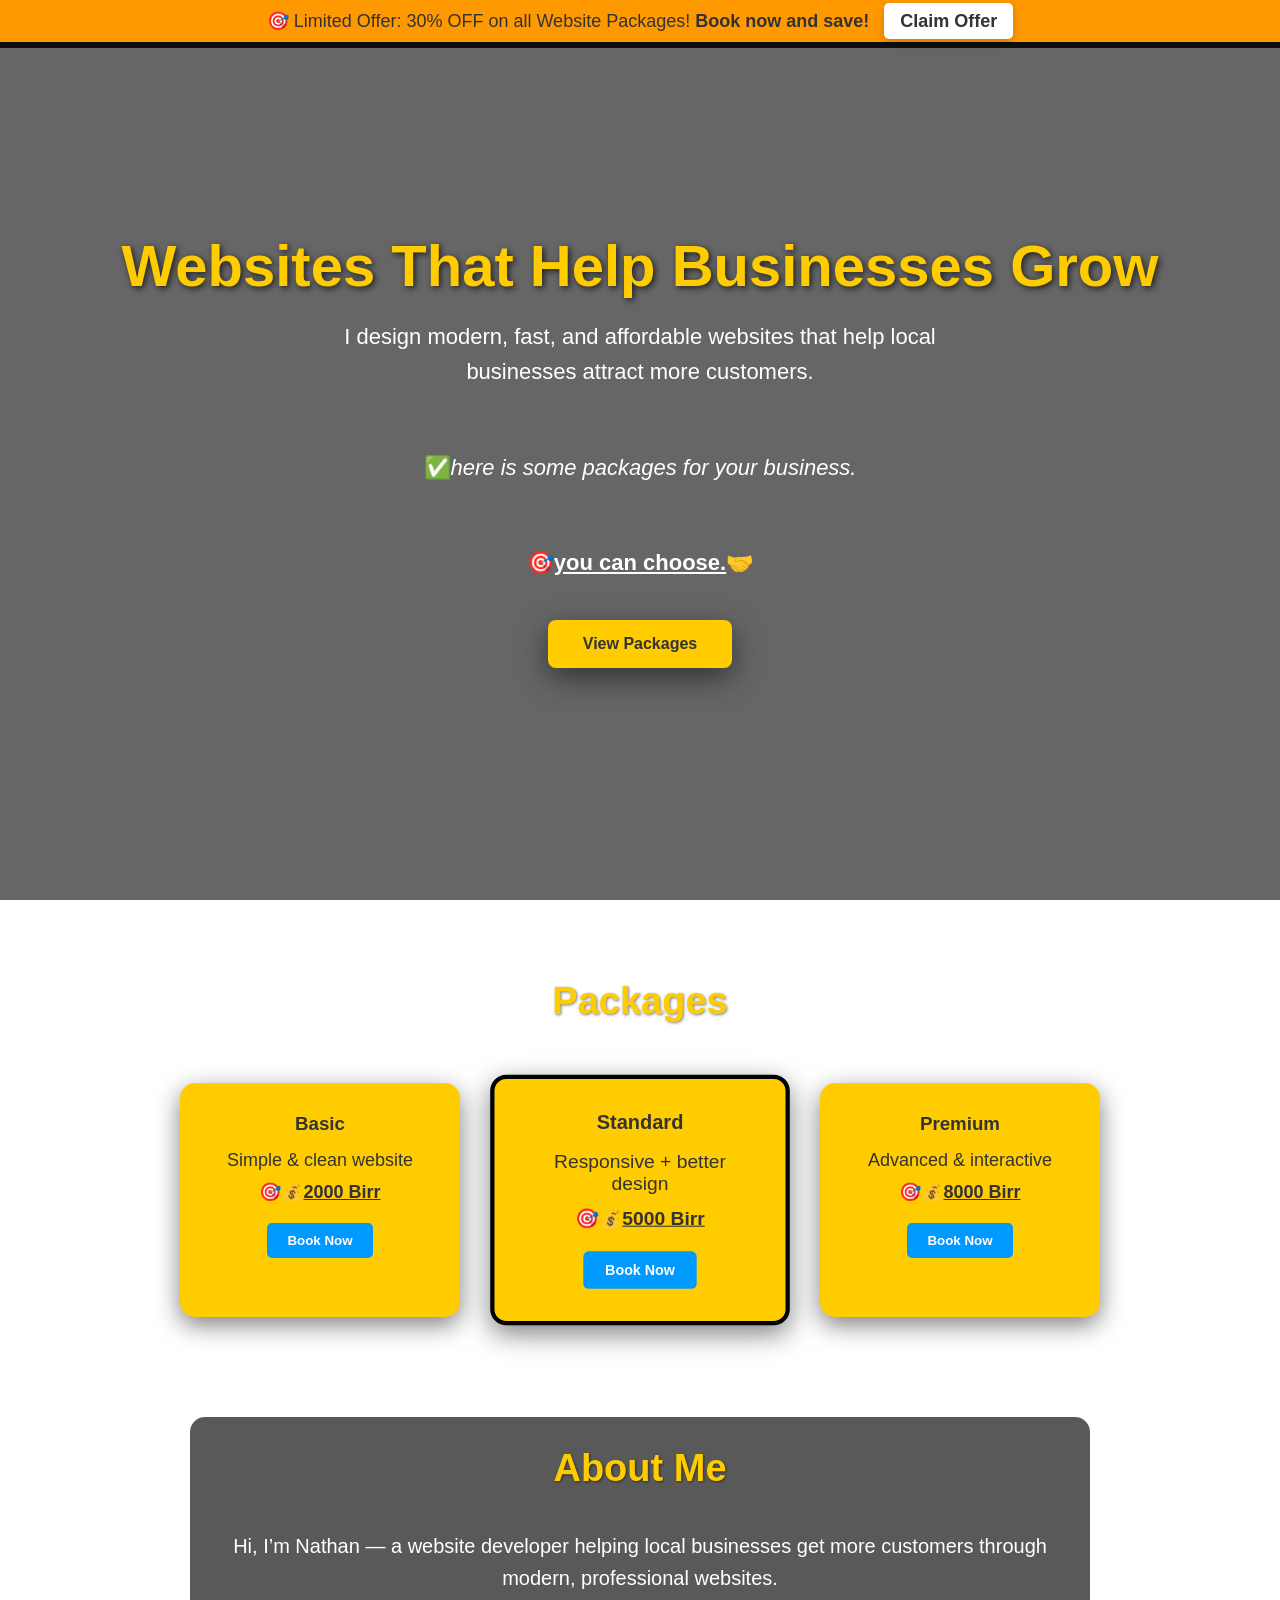
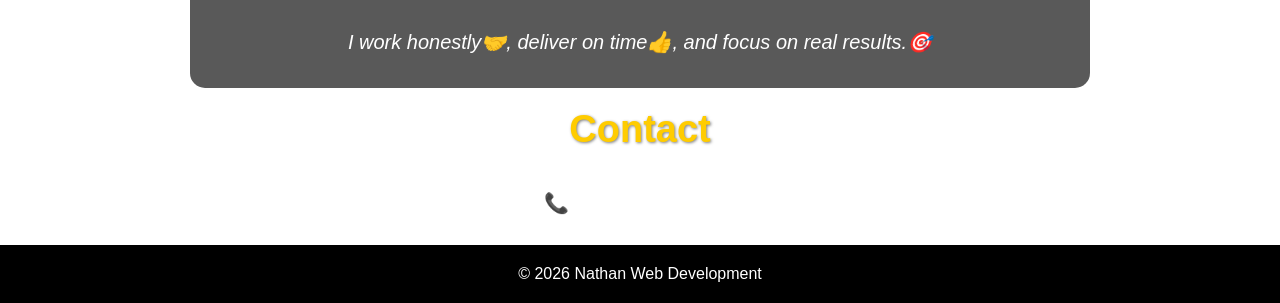
==== index.html @ b1a19e5f "Add files via upload" ====
<!DOCTYPE html>
<html lang="en">
<head>
<meta charset="UTF-8">
<meta name="viewport" content="width=device-width, initial-scale=1.0">
<title>Nathan | Website Developer</title>

<style>
*{margin:0;padding:0;box-sizing:border-box;}
body{
    font-family: 'Poppins', Arial, sans-serif;
    background: url("index.jpg") no-repeat center/cover;
    color: #fff;
    position: relative;
}

/* Limited Offer Banner */
#offer-banner{
    background: #ff9900;
    color: #fff;
    text-align: center;
    padding: 10px 0;
    font-size: 18px;
    font-weight: bold;
    position: fixed;
    top: 0;
    width: 100%;
    z-index: 20;
    box-shadow: 0 2px 5px rgba(0,0,0,0.3);
}
#offer-banner span{
    color: #333;
    font-weight: normal;
}
#offer-banner a{
    color: #333;
    font-weight: bold;
    text-decoration: none;
    background: #fff;
    padding: 8px 16px;
    border-radius: 5px;
    margin-left: 10px;
    box-shadow: 0 3px 10px rgba(0,0,0,0.2);
}
#offer-banner a:hover{
    background: #ffcc00;
    color: #333;
}

/* Dark overlay for cafe vibe */
body::before{
    content:"";
    position: fixed;
    top:0; left:0;
    width:100%; height:100%;
    background: rgba(0,0,0,0.6);
    z-index:-1;
}

/* NAVIGATION */
nav{
    position: fixed;
    width:100%;
    top:0;
    background: rgba(0,0,0,0.85);
    padding:15px;
    text-align:center;
    z-index:10;
}
nav a{
    color:#fff;
    margin:0 15px;
    text-decoration:none;
    font-weight:bold;
    transition:0.3s;
}
nav a:hover{color:#ffcc00;}

/* HERO SECTION */
header{
    height:100vh;
    display:flex;
    flex-direction:column;
    justify-content:center;
    align-items:center;
    text-align:center;
    padding:20px;
    animation: fadeIn 1.5s ease-in-out;
}
header h1{
    font-size:58px;
    color:#ffcc00;
    text-shadow: 2px 2px 6px rgba(0,0,0,0.7);
}
header p{
    font-size:22px;
    margin:20px 0 40px;
    max-width:700px;
    line-height:1.6;
}
header a{
    background:#ffcc00;
    color:#333;
    padding:15px 35px;
    text-decoration:none;
    font-weight:bold;
    border-radius:8px;
    box-shadow:0 10px 30px rgba(0,0,0,0.5);
    transition:.3s;
}
header a:hover{
    transform:scale(1.1);
    box-shadow:0 20px 40px rgba(0,0,0,0.7);
}

/* SECTIONS */
section{
    padding:80px 20px;
    text-align:center;
}
h2{
    font-size:38px;
    margin-bottom:40px;
    color:#ffcc00;
    text-shadow: 1px 1px 3px rgba(0,0,0,0.5);
}

/* PACKAGES SECTION */
.packages{
    display:flex;
    justify-content:center;
    flex-wrap:wrap;
}
.package{
    background:#ffcc00;
    color:#333;
    width:280px;
    margin:20px;
    padding:30px;
    border-radius:15px;
    transition:.5s;
    cursor:pointer;
    box-shadow: 0 8px 25px rgba(0,0,0,0.5);
}
.package:hover{
    transform:translateY(-10px) scale(1.05);
    background:#ff9900;
    color:#fff;
    box-shadow: 0 15px 40px rgba(0,0,0,0.7);
}
.package h3{
    margin-bottom:15px;
}
.package p{
    margin-bottom:10px;
    font-size:18px;
}
.package button{
    margin-top:10px;
    padding:10px 20px;
    background:#0099ff;
    color:#fff;
    border:none;
    border-radius:5px;
    cursor:pointer;
    font-weight:bold;
    transition:0.3s;
}
.package button:hover{
    background:#0066cc;
}
.package:nth-child(2){
    border:4px solid #000;
    transform:scale(1.07);
}

/* ABOUT SECTION */
#about{
    max-width:900px;
    margin:auto;
    background:rgba(0,0,0,0.65);
    border-radius:15px;
    padding:30px;
}
#about p{
    font-size:20px;
    line-height:1.6;
}

/* TESTIMONIALS */
.testimonials{
    max-width:900px;
    margin:auto;
    padding:30px;
    background:rgba(0,0,0,0.6);
    border-radius:15px;
}
.testimonial{
    font-size:18px;
    margin-bottom:20px;
    font-style:italic;
}

/* CONTACT SECTION */
#contact{
    max-width:600px;
    margin:auto;
    padding:20px;
}
#contact p{
    font-size:20px;
    margin:10px 0;
}

/* CONTACT FORM */
#contact-form{
    display:flex;
    flex-direction:column;
    gap:10px;
    margin-top:20px;
}
#contact-form input, #contact-form textarea{
    padding:10px;
    border-radius:8px;
    border:none;
    font-size:16px;
}
#contact-form button{
    padding:12px;
    background:#ffcc00;
    color:#333;
    border:none;
    font-weight:bold;
    cursor:pointer;
    border-radius:8px;
    transition:0.3s;
}
#contact-form button:hover{
    background:#ff9900;
    color:#fff;
}

/* FOOTER */
footer{
    background:#000;
    text-align:center;
    padding:20px;
}

/* SCROLL ANIMATION */
.reveal{
    opacity:0;
    transform:translateY(60px);
    transition:all .8s ease;
}
.reveal.active{
    opacity:1;
    transform:translateY(0);
}

/* FADE IN HERO */
@keyframes fadeIn{
    from{opacity:0; transform: translateY(40px);}
    to{opacity:1; transform: translateY(0);}
}

/* RESPONSIVE */
@media(max-width:900px){
    header h1{font-size:42px;}
    header p{font-size:18px; max-width:90%;}
    .packages{
        flex-direction:column;
        align-items:center;
    }
    .package{width:90%;}
}
</style>
</head>
<body>

<!-- LIMITED OFFER BANNER -->
<div id="offer-banner">
    <span>🎯 Limited Offer: 30% OFF on all Website Packages! <strong>Book now and save!</strong></span>
    <a href="#packages">Claim Offer</a>
</div>

<nav>
    <a href="index.html">Home</a>
    <a href="basic.html">Basic</a>
    <a href="standard.html">Standard</a>
    <a href="premium.html">Premium</a>
    <a href="#about">About</a>
    <a href="#contact">Contact</a>
</nav>

<header>
    <h1>Websites That Help Businesses Grow</h1>
    <p>I design modern, fast, and affordable websites that help local businesses attract more customers.</p>
    <p>✅<i>here is some packages for your business.</i></p>
    <p><b>🎯<ins>you can choose.</ins>🤝</b></p>
    <a href="#packages">View Packages</a>
</header>

<section id="packages" class="reveal">
    <h2>Packages</h2>
    <div class="packages">
        <div class="package">
            <h3>Basic</h3>
            <p>Simple & clean website</p>
            <p><strong>🎯💰<ins>2000 Birr</ins></strong></p>
            <button onclick="window.location.href='basic.html'">Book Now</button>
        </div>
        <div class="package">
            <h3>Standard</h3>
            <p>Responsive + better design</p>
            <p><strong>🎯💰<ins>5000 Birr</ins></strong></p>
            <button onclick="window.location.href='standard.html'">Book Now</button>
        </div>
        <div class="package">
            <h3>Premium</h3>
            <p>Advanced & interactive</p>
            <p><strong>🎯💰<ins>8000 Birr</ins></strong></p>
            <button onclick="window.location.href='premium.html'">Book Now</button>
        </div>
    </div>
</section>

<section id="about" class="reveal">
    <h2>About Me</h2>
    <p>
        Hi, I’m Nathan — a website developer helping local businesses get more customers through modern, professional websites.
        <br><br>
        <em>I work honestly🤝, deliver on time👍, and focus on real results.🎯</em>
    </p>
</section>

<section id="contact" class="reveal">
    <h2>Contact</h2>
    <p>📞 +251 925 325 102</p>
</section>

<footer>
    &copy; 2026 Nathan Web Development
</footer>

<script>
window.addEventListener("scroll", reveal);
function reveal(){
    document.querySelectorAll(".reveal").forEach(el=>{
        let top = el.getBoundingClientRect().top;
        if(top < window.innerHeight - 150){
            el.classList.add("active");
        }
    });
}
</script>

</body>
</html>
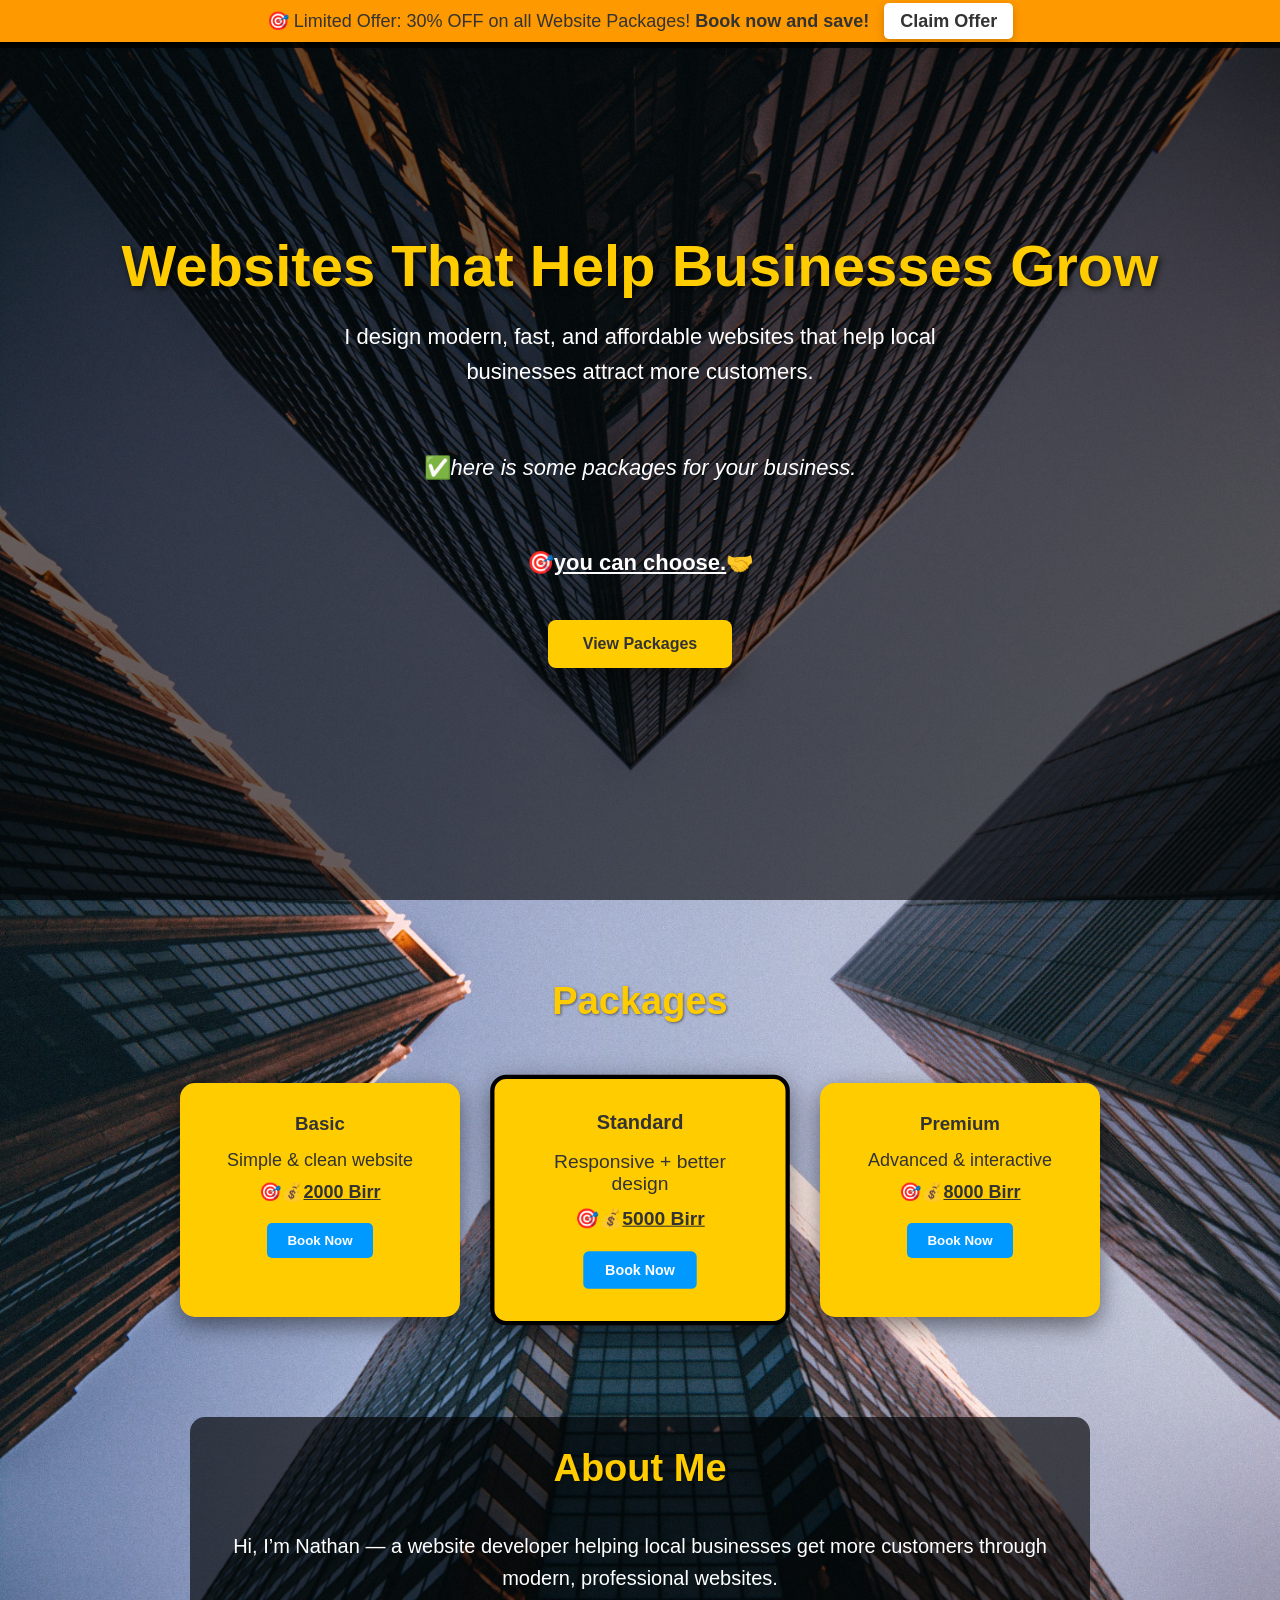
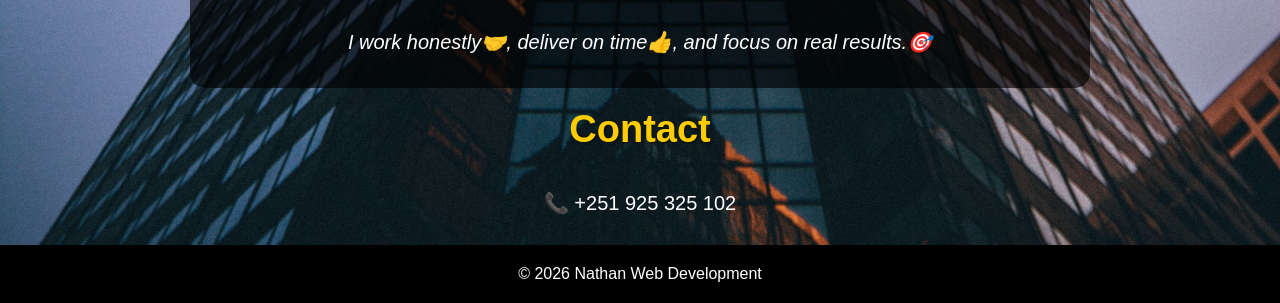
==== commit 610e3f20: "Update index.html" ====
--- a/index.html
+++ b/index.html
@@ -357,3 +357,4 @@
 
 </body>
 </html>
+
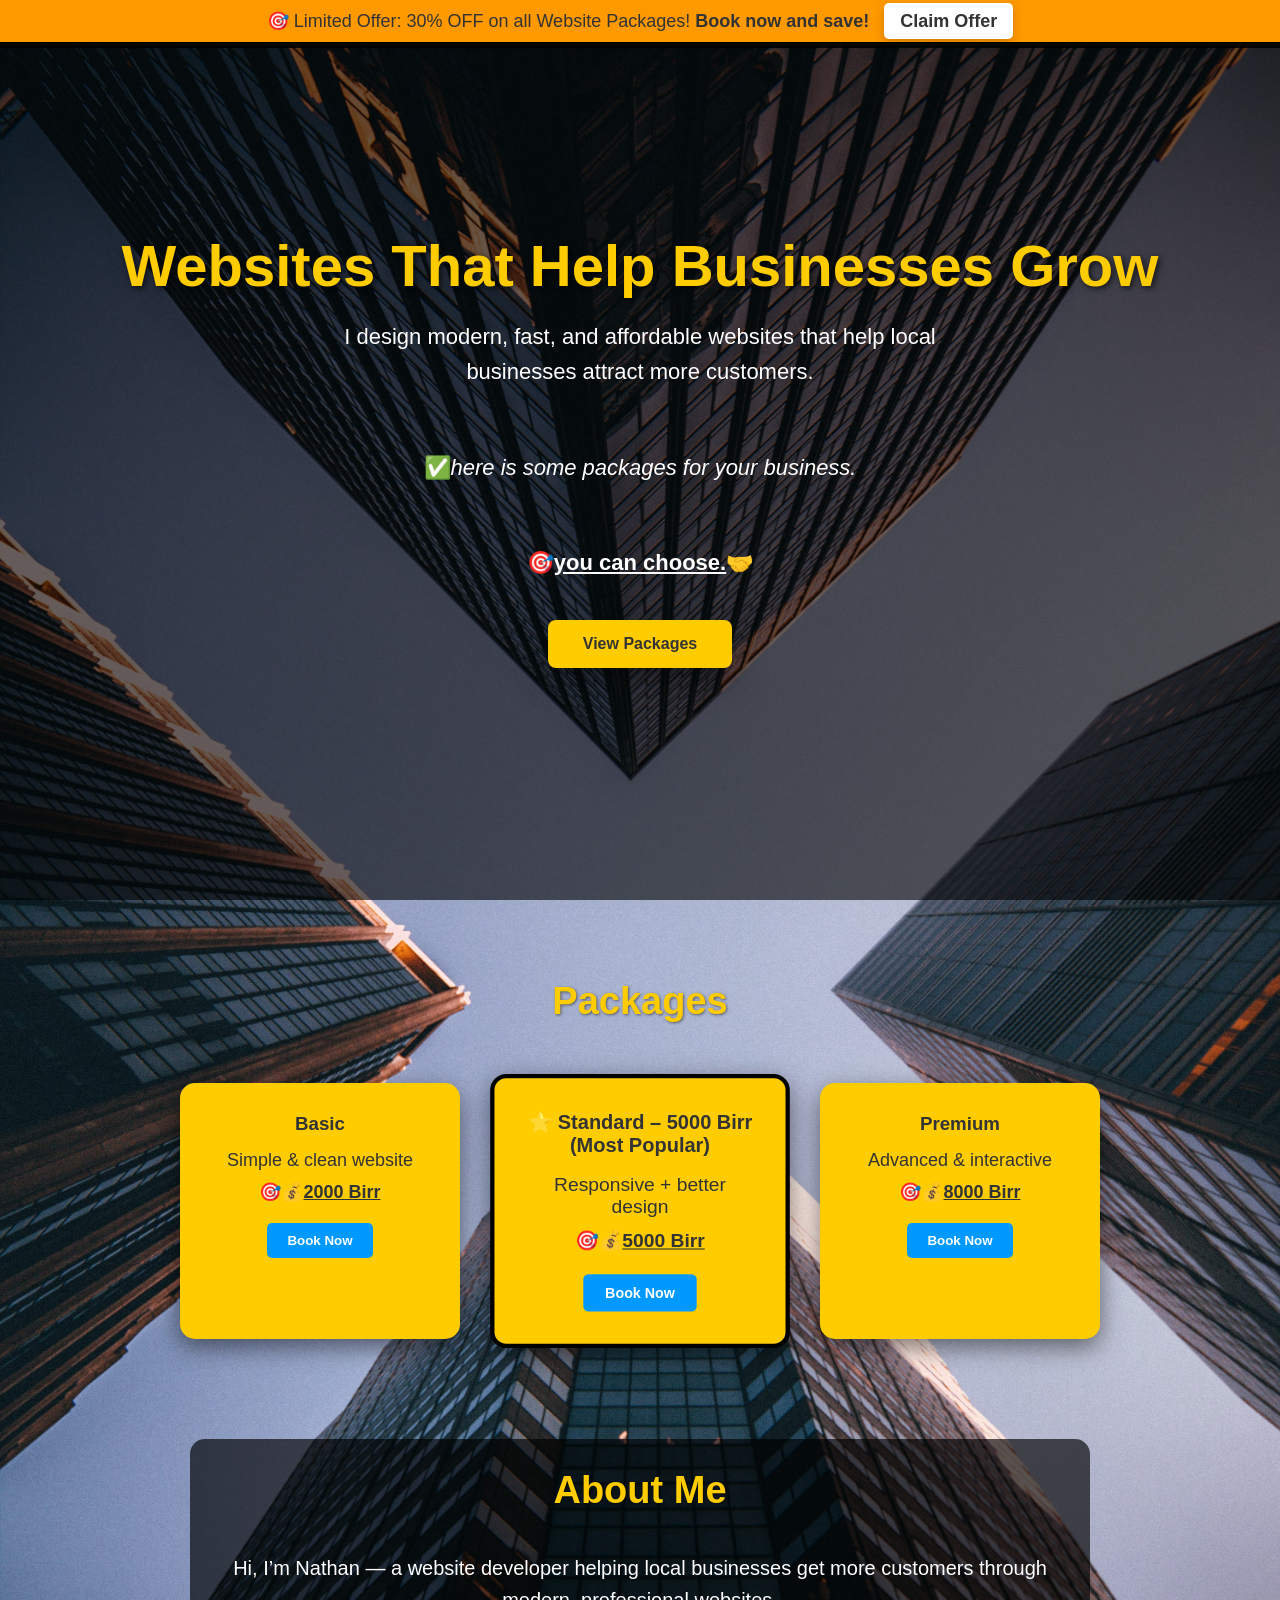
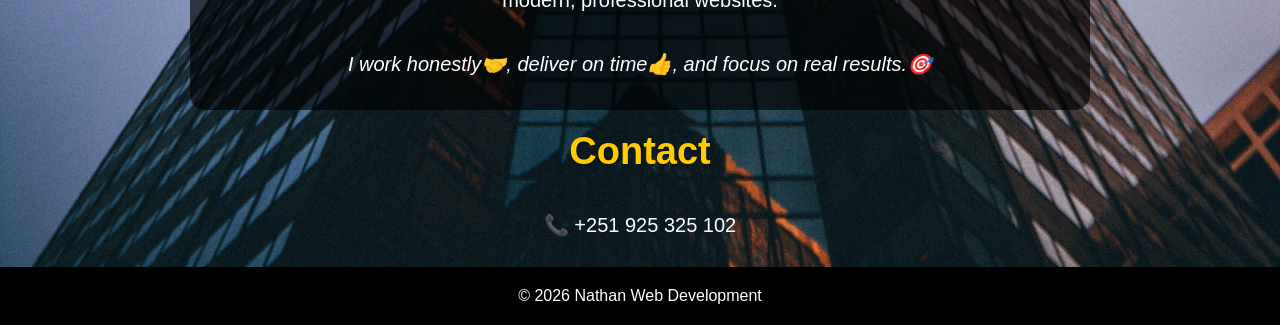
==== commit 7d68b2bd: "Update index.html" ====
--- a/index.html
+++ b/index.html
@@ -311,7 +311,7 @@
             <button onclick="window.location.href='basic.html'">Book Now</button>
         </div>
         <div class="package">
-            <h3>Standard</h3>
+            <h3>⭐ Standard – 5000 Birr (Most Popular)</h3>
             <p>Responsive + better design</p>
             <p><strong>🎯💰<ins>5000 Birr</ins></strong></p>
             <button onclick="window.location.href='standard.html'">Book Now</button>
@@ -358,3 +358,4 @@
 </body>
 </html>
 
+
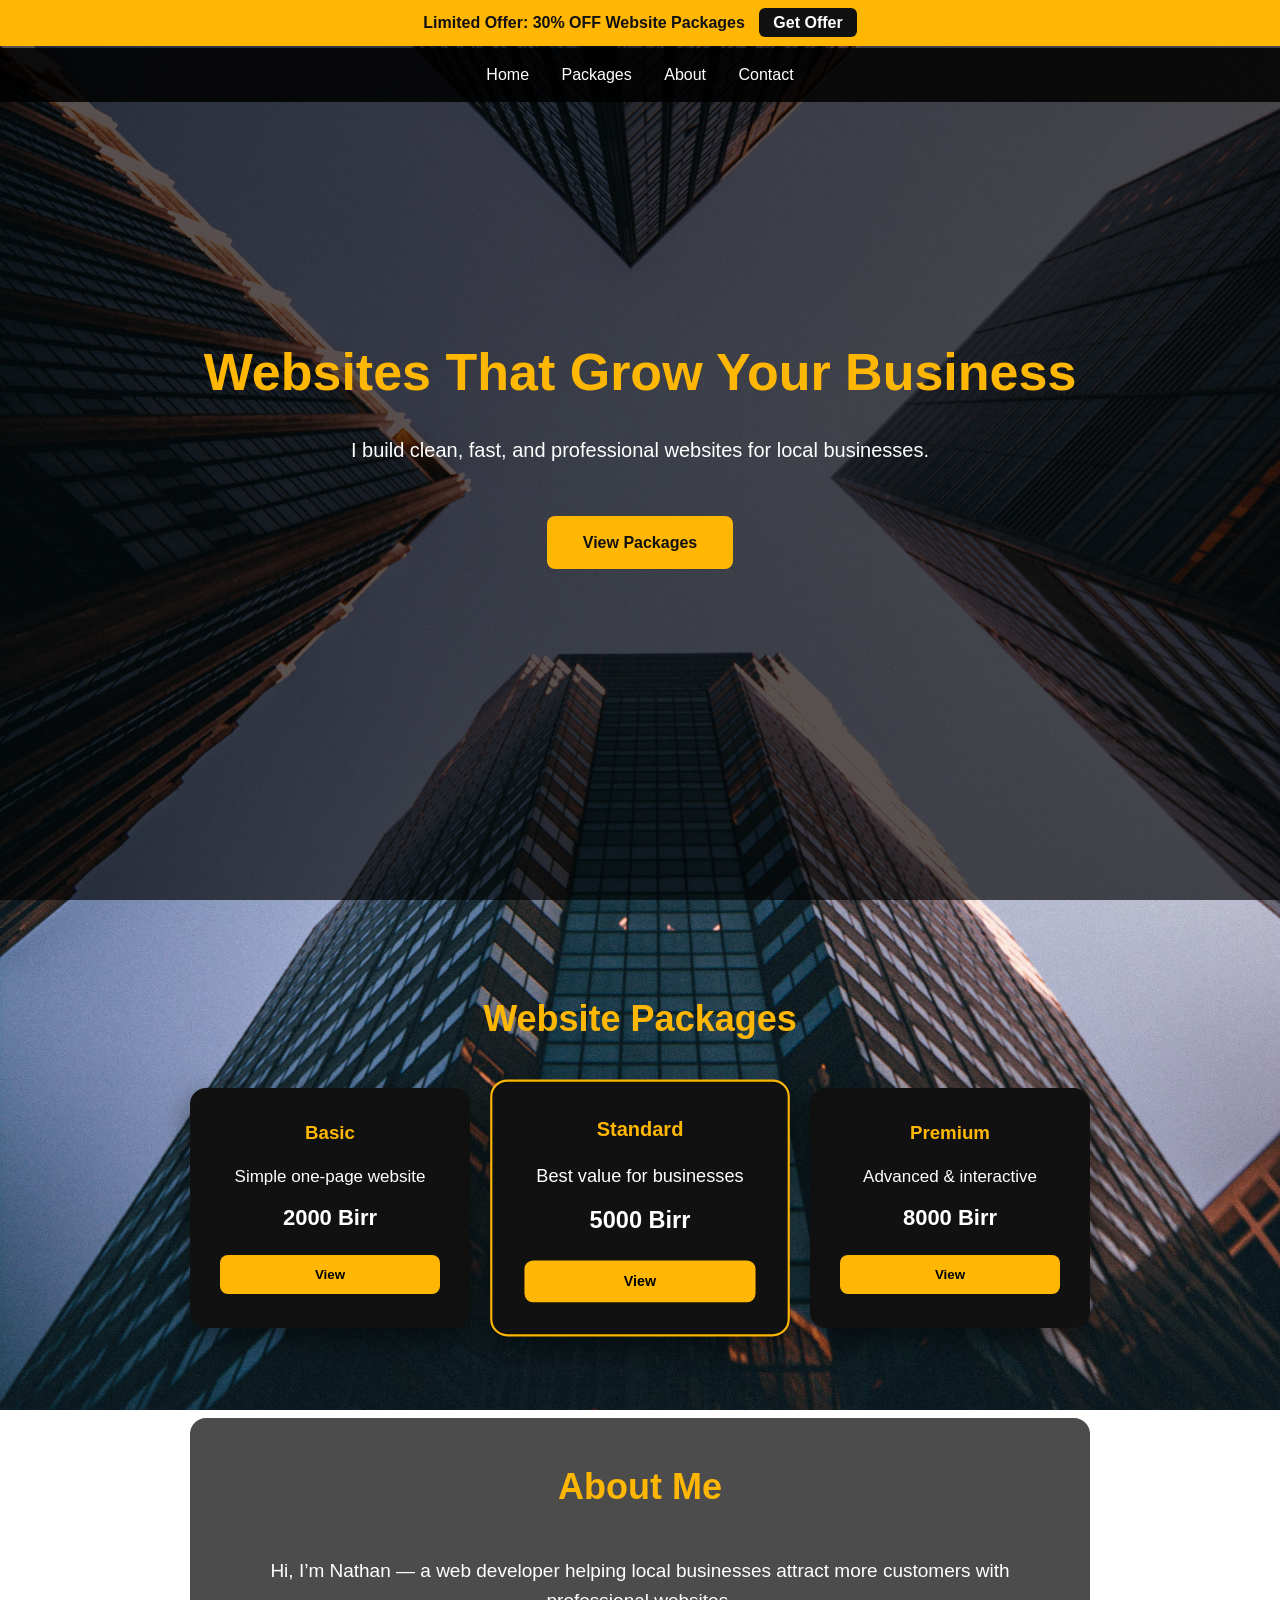
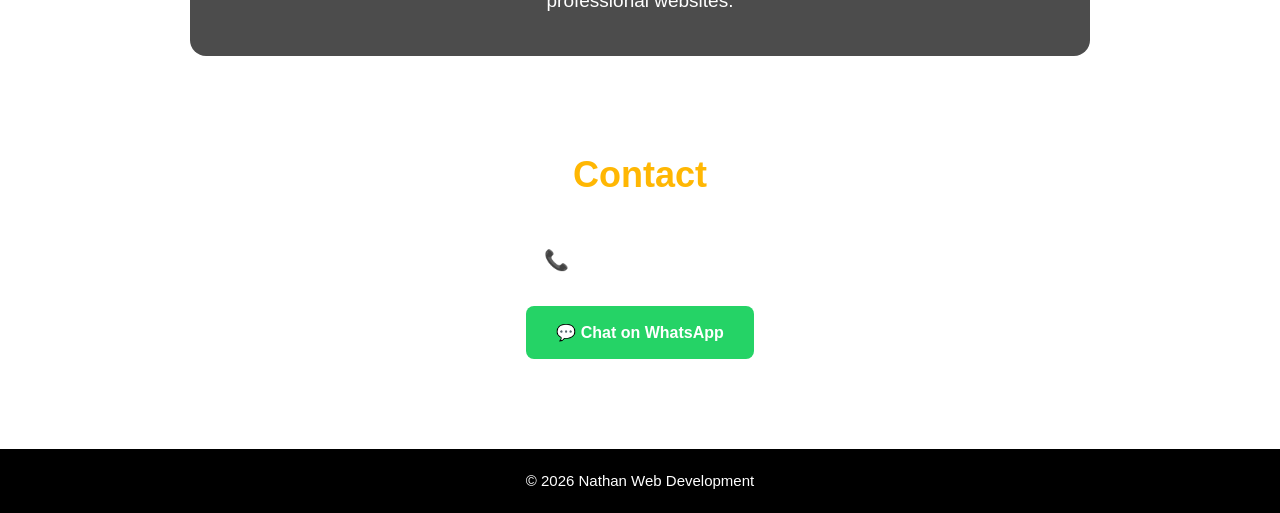
==== commit 479762e9: "Update index.html save changes" ====
--- a/index.html
+++ b/index.html
@@ -7,237 +7,183 @@
 
 <style>
 *{margin:0;padding:0;box-sizing:border-box;}
+
+html{
+    scroll-behavior:smooth;
+}
+
 body{
-    font-family: 'Poppins', Arial, sans-serif;
-    background: url("index.jpg") no-repeat center/cover;
-    color: #fff;
-    position: relative;
-}
-
-/* Limited Offer Banner */
-#offer-banner{
-    background: #ff9900;
-    color: #fff;
-    text-align: center;
-    padding: 10px 0;
-    font-size: 18px;
-    font-weight: bold;
-    position: fixed;
-    top: 0;
-    width: 100%;
-    z-index: 20;
-    box-shadow: 0 2px 5px rgba(0,0,0,0.3);
-}
-#offer-banner span{
-    color: #333;
-    font-weight: normal;
-}
-#offer-banner a{
-    color: #333;
-    font-weight: bold;
-    text-decoration: none;
-    background: #fff;
-    padding: 8px 16px;
-    border-radius: 5px;
-    margin-left: 10px;
-    box-shadow: 0 3px 10px rgba(0,0,0,0.2);
-}
-#offer-banner a:hover{
-    background: #ffcc00;
-    color: #333;
-}
-
-/* Dark overlay for cafe vibe */
+    font-family:'Poppins', Arial, sans-serif;
+    background:url("index.jpg") center/cover no-repeat fixed;
+    color:#fff;
+    line-height:1.6;
+    position:relative;
+}
+
+/* Overlay */
 body::before{
     content:"";
-    position: fixed;
-    top:0; left:0;
-    width:100%; height:100%;
-    background: rgba(0,0,0,0.6);
+    position:fixed;
+    inset:0;
+    background:rgba(0,0,0,0.65);
     z-index:-1;
 }
 
-/* NAVIGATION */
+/* FIX SCROLL OFFSET */
+#packages,
+#about,
+#contact{
+    scroll-margin-top:140px;
+}
+
+/* OFFER BAR */
+#offer-banner{
+    background:#ffb703;
+    color:#111;
+    text-align:center;
+    padding:10px;
+    font-weight:600;
+    position:fixed;
+    top:0;
+    width:100%;
+    z-index:20;
+}
+#offer-banner a{
+    margin-left:10px;
+    background:#111;
+    color:#fff;
+    padding:6px 14px;
+    border-radius:6px;
+    text-decoration:none;
+}
+
+/* NAV */
 nav{
-    position: fixed;
+    position:fixed;
+    top:48px;
     width:100%;
-    top:0;
-    background: rgba(0,0,0,0.85);
-    padding:15px;
-    text-align:center;
-    z-index:10;
+    background:rgba(0,0,0,0.85);
+    text-align:center;
+    padding:14px;
+    z-index:15;
 }
 nav a{
     color:#fff;
-    margin:0 15px;
-    text-decoration:none;
-    font-weight:bold;
-    transition:0.3s;
-}
-nav a:hover{color:#ffcc00;}
-
-/* HERO SECTION */
+    margin:0 14px;
+    text-decoration:none;
+    font-weight:500;
+}
+nav a:hover{color:#ffb703}
+
+/* HERO */
 header{
-    height:100vh;
+    min-height:100vh;
     display:flex;
-    flex-direction:column;
+    align-items:center;
     justify-content:center;
-    align-items:center;
     text-align:center;
     padding:20px;
-    animation: fadeIn 1.5s ease-in-out;
 }
 header h1{
-    font-size:58px;
-    color:#ffcc00;
-    text-shadow: 2px 2px 6px rgba(0,0,0,0.7);
+    font-size:52px;
+    color:#ffb703;
 }
 header p{
-    font-size:22px;
-    margin:20px 0 40px;
     max-width:700px;
-    line-height:1.6;
+    margin:20px auto;
+    font-size:20px;
 }
 header a{
-    background:#ffcc00;
-    color:#333;
-    padding:15px 35px;
-    text-decoration:none;
-    font-weight:bold;
+    display:inline-block;
+    margin-top:30px;
+    padding:14px 36px;
+    background:#ffb703;
+    color:#111;
+    text-decoration:none;
+    font-weight:600;
     border-radius:8px;
-    box-shadow:0 10px 30px rgba(0,0,0,0.5);
-    transition:.3s;
-}
-header a:hover{
-    transform:scale(1.1);
-    box-shadow:0 20px 40px rgba(0,0,0,0.7);
 }
 
 /* SECTIONS */
 section{
-    padding:80px 20px;
+    padding:90px 20px;
     text-align:center;
 }
 h2{
-    font-size:38px;
+    font-size:36px;
+    color:#ffb703;
     margin-bottom:40px;
-    color:#ffcc00;
-    text-shadow: 1px 1px 3px rgba(0,0,0,0.5);
-}
-
-/* PACKAGES SECTION */
+}
+
+/* PACKAGES */
 .packages{
     display:flex;
     justify-content:center;
     flex-wrap:wrap;
+    gap:30px;
 }
 .package{
-    background:#ffcc00;
-    color:#333;
+    background:#111;
     width:280px;
-    margin:20px;
     padding:30px;
-    border-radius:15px;
-    transition:.5s;
-    cursor:pointer;
-    box-shadow: 0 8px 25px rgba(0,0,0,0.5);
-}
-.package:hover{
-    transform:translateY(-10px) scale(1.05);
-    background:#ff9900;
-    color:#fff;
-    box-shadow: 0 15px 40px rgba(0,0,0,0.7);
+    border-radius:16px;
+    box-shadow:0 12px 30px rgba(0,0,0,0.5);
 }
 .package h3{
+    color:#ffb703;
     margin-bottom:15px;
 }
 .package p{
     margin-bottom:10px;
-    font-size:18px;
+    font-size:17px;
+}
+.package strong{
+    font-size:22px;
 }
 .package button{
-    margin-top:10px;
-    padding:10px 20px;
-    background:#0099ff;
-    color:#fff;
+    margin-top:20px;
+    padding:12px;
+    width:100%;
+    background:#ffb703;
     border:none;
-    border-radius:5px;
+    font-weight:600;
     cursor:pointer;
-    font-weight:bold;
-    transition:0.3s;
-}
-.package button:hover{
-    background:#0066cc;
-}
-.package:nth-child(2){
-    border:4px solid #000;
+    border-radius:8px;
+}
+.package.featured{
     transform:scale(1.07);
-}
-
-/* ABOUT SECTION */
+    border:2px solid #ffb703;
+}
+
+/* ABOUT */
 #about{
     max-width:900px;
     margin:auto;
-    background:rgba(0,0,0,0.65);
-    border-radius:15px;
-    padding:30px;
-}
-#about p{
-    font-size:20px;
-    line-height:1.6;
-}
-
-/* TESTIMONIALS */
-.testimonials{
-    max-width:900px;
-    margin:auto;
-    padding:30px;
-    background:rgba(0,0,0,0.6);
-    border-radius:15px;
-}
-.testimonial{
-    font-size:18px;
-    margin-bottom:20px;
-    font-style:italic;
-}
-
-/* CONTACT SECTION */
-#contact{
-    max-width:600px;
-    margin:auto;
-    padding:20px;
-}
+    background:rgba(0,0,0,0.7);
+    border-radius:16px;
+    padding:40px;
+    font-size:19px;
+}
+
+/* CONTACT */
 #contact p{
     font-size:20px;
-    margin:10px 0;
-}
-
-/* CONTACT FORM */
-#contact-form{
-    display:flex;
-    flex-direction:column;
-    gap:10px;
+    margin-bottom:10px;
+}
+
+/* WHATSAPP */
+.whatsapp-btn{
+    display:inline-block;
     margin-top:20px;
-}
-#contact-form input, #contact-form textarea{
-    padding:10px;
+    padding:14px 30px;
+    background:#25D366;
+    color:#fff;
+    text-decoration:none;
+    font-weight:600;
     border-radius:8px;
-    border:none;
-    font-size:16px;
-}
-#contact-form button{
-    padding:12px;
-    background:#ffcc00;
-    color:#333;
-    border:none;
-    font-weight:bold;
-    cursor:pointer;
-    border-radius:8px;
-    transition:0.3s;
-}
-#contact-form button:hover{
-    background:#ff9900;
-    color:#fff;
+}
+.whatsapp-btn:hover{
+    background:#1ebe5d;
 }
 
 /* FOOTER */
@@ -245,117 +191,85 @@
     background:#000;
     text-align:center;
     padding:20px;
-}
-
-/* SCROLL ANIMATION */
-.reveal{
-    opacity:0;
-    transform:translateY(60px);
-    transition:all .8s ease;
-}
-.reveal.active{
-    opacity:1;
-    transform:translateY(0);
-}
-
-/* FADE IN HERO */
-@keyframes fadeIn{
-    from{opacity:0; transform: translateY(40px);}
-    to{opacity:1; transform: translateY(0);}
+    font-size:15px;
 }
 
 /* RESPONSIVE */
-@media(max-width:900px){
-    header h1{font-size:42px;}
-    header p{font-size:18px; max-width:90%;}
-    .packages{
-        flex-direction:column;
-        align-items:center;
-    }
-    .package{width:90%;}
+@media(max-width:768px){
+    header h1{font-size:38px}
+    header p{font-size:18px}
+    .package{width:90%}
 }
 </style>
 </head>
+
 <body>
 
-<!-- LIMITED OFFER BANNER -->
 <div id="offer-banner">
-    <span>🎯 Limited Offer: 30% OFF on all Website Packages! <strong>Book now and save!</strong></span>
-    <a href="#packages">Claim Offer</a>
+    Limited Offer: 30% OFF Website Packages
+    <a href="#packages">Get Offer</a>
 </div>
 
 <nav>
-    <a href="index.html">Home</a>
-    <a href="basic.html">Basic</a>
-    <a href="standard.html">Standard</a>
-    <a href="premium.html">Premium</a>
+    <a href="#">Home</a>
+    <a href="#packages">Packages</a>
     <a href="#about">About</a>
     <a href="#contact">Contact</a>
 </nav>
 
 <header>
-    <h1>Websites That Help Businesses Grow</h1>
-    <p>I design modern, fast, and affordable websites that help local businesses attract more customers.</p>
-    <p>✅<i>here is some packages for your business.</i></p>
-    <p><b>🎯<ins>you can choose.</ins>🤝</b></p>
-    <a href="#packages">View Packages</a>
+    <div>
+        <h1>Websites That Grow Your Business</h1>
+        <p>I build clean, fast, and professional websites for local businesses.</p>
+        <a href="#packages">View Packages</a>
+    </div>
 </header>
 
-<section id="packages" class="reveal">
-    <h2>Packages</h2>
+<section id="packages">
+    <h2>Website Packages</h2>
     <div class="packages">
         <div class="package">
             <h3>Basic</h3>
-            <p>Simple & clean website</p>
-            <p><strong>🎯💰<ins>2000 Birr</ins></strong></p>
-            <button onclick="window.location.href='basic.html'">Book Now</button>
+            <p>Simple one-page website</p>
+            <strong>2000 Birr</strong>
+            <button onclick="location.href='basic.html'">View</button>
         </div>
-        <div class="package">
-            <h3>⭐ Standard – 5000 Birr (Most Popular)</h3>
-            <p>Responsive + better design</p>
-            <p><strong>🎯💰<ins>5000 Birr</ins></strong></p>
-            <button onclick="window.location.href='standard.html'">Book Now</button>
+
+        <div class="package featured">
+            <h3>Standard</h3>
+            <p>Best value for businesses</p>
+            <strong>5000 Birr</strong>
+            <button onclick="location.href='standard.html'">View</button>
         </div>
+
         <div class="package">
             <h3>Premium</h3>
             <p>Advanced & interactive</p>
-            <p><strong>🎯💰<ins>8000 Birr</ins></strong></p>
-            <button onclick="window.location.href='premium.html'">Book Now</button>
+            <strong>8000 Birr</strong>
+            <button onclick="location.href='premium.html'">View</button>
         </div>
     </div>
 </section>
 
-<section id="about" class="reveal">
+<section id="about">
     <h2>About Me</h2>
     <p>
-        Hi, I’m Nathan — a website developer helping local businesses get more customers through modern, professional websites.
-        <br><br>
-        <em>I work honestly🤝, deliver on time👍, and focus on real results.🎯</em>
+        Hi, I’m Nathan — a web developer helping local businesses
+        attract more customers with professional websites.
     </p>
 </section>
 
-<section id="contact" class="reveal">
+<section id="contact">
     <h2>Contact</h2>
     <p>📞 +251 925 325 102</p>
+    <a href="https://wa.me/251925325102" target="_blank" class="whatsapp-btn">
+        💬 Chat on WhatsApp
+    </a>
 </section>
 
 <footer>
-    &copy; 2026 Nathan Web Development
+    © 2026 Nathan Web Development
 </footer>
-
-<script>
-window.addEventListener("scroll", reveal);
-function reveal(){
-    document.querySelectorAll(".reveal").forEach(el=>{
-        let top = el.getBoundingClientRect().top;
-        if(top < window.innerHeight - 150){
-            el.classList.add("active");
-        }
-    });
-}
-</script>
 
 </body>
 </html>
-
-
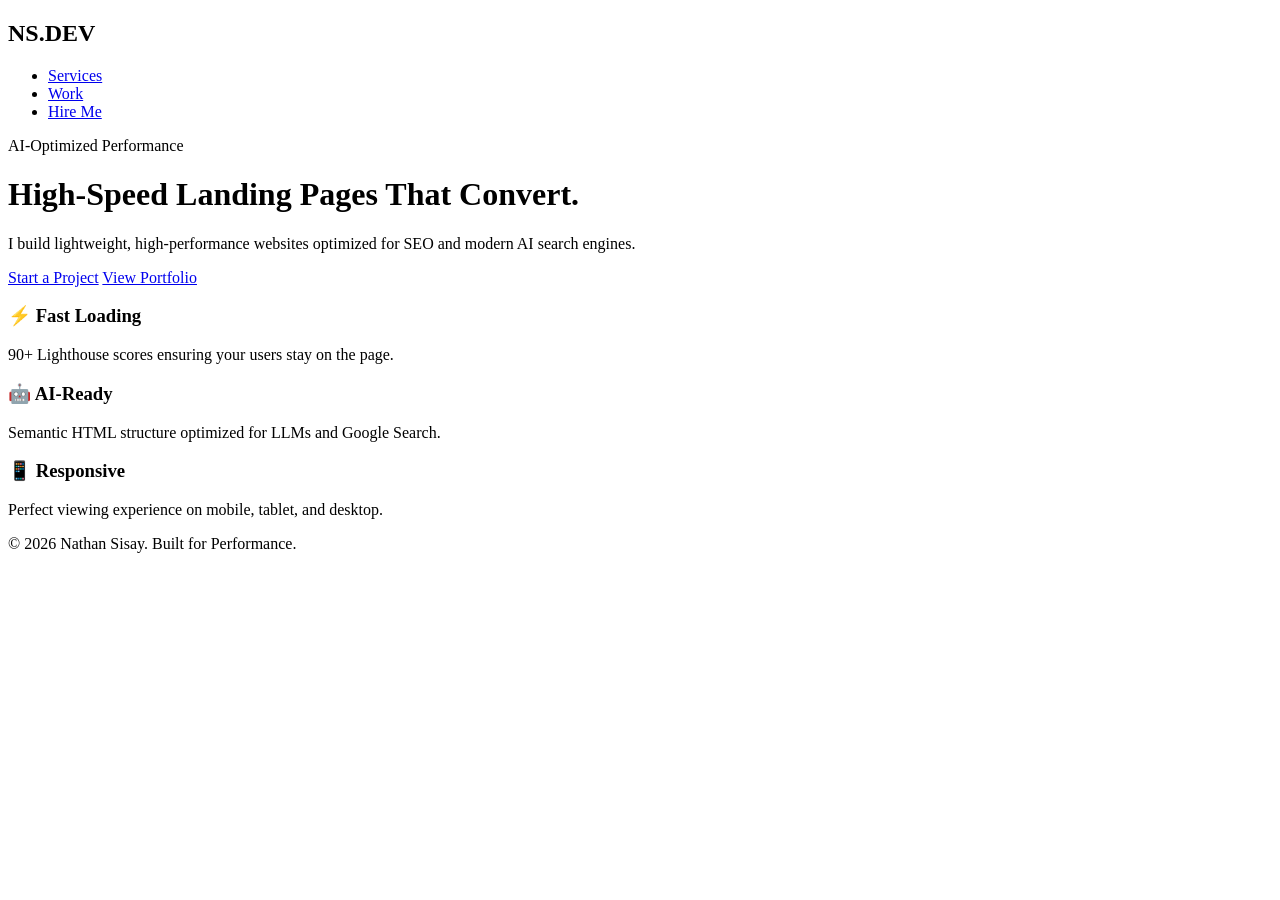
==== commit a6e9a767: "Add files via upload" ====
--- a/index.html
+++ b/index.html
@@ -1,275 +1,56 @@
 <!DOCTYPE html>
 <html lang="en">
 <head>
-<meta charset="UTF-8">
-<meta name="viewport" content="width=device-width, initial-scale=1.0">
-<title>Nathan | Website Developer</title>
+    <meta charset="UTF-8">
+    <meta name="viewport" content="width=device-width, initial-scale=1.0">
+    <title>Nathan Sisay | High-Speed Landing Pages</title>
+    <link rel="stylesheet" href="style1.css">
+    <link rel="preconnect" href="https://fonts.googleapis.com">
+    <link href="https://fonts.googleapis.com/css2?family=Inter:wght@400;700&display=swap" rel="stylesheet">
+</head>
+<body>
+    <nav>
+        <div class="container">
+            <h2 class="logo">NS.DEV</h2>
+            <ul>
+                <li><a href="#services">Services</a></li>
+                <li><a href="#work">Work</a></li>
+                <li><a href="https://contra.com/nathan_sisay" class="btn-small">Hire Me</a></li>
+            </ul>
+        </div>
+    </nav>
 
-<style>
-*{margin:0;padding:0;box-sizing:border-box;}
+    <header class="hero">
+        <div class="container">
+            <span class="badge">AI-Optimized Performance</span>
+            <h1>High-Speed Landing Pages That Convert.</h1>
+            <p>I build lightweight, high-performance websites optimized for SEO and modern AI search engines.</p>
+            <div class="hero-btns">
+                <a href="https://contra.com/nathan_sisay" class="btn-primary">Start a Project</a>
+                <a href="#work" class="btn-secondary">View Portfolio</a>
+            </div>
+        </div>
+    </header>
 
-html{
-    scroll-behavior:smooth;
-}
+    <section id="services" class="services">
+        <div class="container">
+            <div class="card">
+                <h3>⚡ Fast Loading</h3>
+                <p>90+ Lighthouse scores ensuring your users stay on the page.</p>
+            </div>
+            <div class="card">
+                <h3>🤖 AI-Ready</h3>
+                <p>Semantic HTML structure optimized for LLMs and Google Search.</p>
+            </div>
+            <div class="card">
+                <h3>📱 Responsive</h3>
+                <p>Perfect viewing experience on mobile, tablet, and desktop.</p>
+            </div>
+        </div>
+    </section>
 
-body{
-    font-family:'Poppins', Arial, sans-serif;
-    background:url("index.jpg") center/cover no-repeat fixed;
-    color:#fff;
-    line-height:1.6;
-    position:relative;
-}
-
-/* Overlay */
-body::before{
-    content:"";
-    position:fixed;
-    inset:0;
-    background:rgba(0,0,0,0.65);
-    z-index:-1;
-}
-
-/* FIX SCROLL OFFSET */
-#packages,
-#about,
-#contact{
-    scroll-margin-top:140px;
-}
-
-/* OFFER BAR */
-#offer-banner{
-    background:#ffb703;
-    color:#111;
-    text-align:center;
-    padding:10px;
-    font-weight:600;
-    position:fixed;
-    top:0;
-    width:100%;
-    z-index:20;
-}
-#offer-banner a{
-    margin-left:10px;
-    background:#111;
-    color:#fff;
-    padding:6px 14px;
-    border-radius:6px;
-    text-decoration:none;
-}
-
-/* NAV */
-nav{
-    position:fixed;
-    top:48px;
-    width:100%;
-    background:rgba(0,0,0,0.85);
-    text-align:center;
-    padding:14px;
-    z-index:15;
-}
-nav a{
-    color:#fff;
-    margin:0 14px;
-    text-decoration:none;
-    font-weight:500;
-}
-nav a:hover{color:#ffb703}
-
-/* HERO */
-header{
-    min-height:100vh;
-    display:flex;
-    align-items:center;
-    justify-content:center;
-    text-align:center;
-    padding:20px;
-}
-header h1{
-    font-size:52px;
-    color:#ffb703;
-}
-header p{
-    max-width:700px;
-    margin:20px auto;
-    font-size:20px;
-}
-header a{
-    display:inline-block;
-    margin-top:30px;
-    padding:14px 36px;
-    background:#ffb703;
-    color:#111;
-    text-decoration:none;
-    font-weight:600;
-    border-radius:8px;
-}
-
-/* SECTIONS */
-section{
-    padding:90px 20px;
-    text-align:center;
-}
-h2{
-    font-size:36px;
-    color:#ffb703;
-    margin-bottom:40px;
-}
-
-/* PACKAGES */
-.packages{
-    display:flex;
-    justify-content:center;
-    flex-wrap:wrap;
-    gap:30px;
-}
-.package{
-    background:#111;
-    width:280px;
-    padding:30px;
-    border-radius:16px;
-    box-shadow:0 12px 30px rgba(0,0,0,0.5);
-}
-.package h3{
-    color:#ffb703;
-    margin-bottom:15px;
-}
-.package p{
-    margin-bottom:10px;
-    font-size:17px;
-}
-.package strong{
-    font-size:22px;
-}
-.package button{
-    margin-top:20px;
-    padding:12px;
-    width:100%;
-    background:#ffb703;
-    border:none;
-    font-weight:600;
-    cursor:pointer;
-    border-radius:8px;
-}
-.package.featured{
-    transform:scale(1.07);
-    border:2px solid #ffb703;
-}
-
-/* ABOUT */
-#about{
-    max-width:900px;
-    margin:auto;
-    background:rgba(0,0,0,0.7);
-    border-radius:16px;
-    padding:40px;
-    font-size:19px;
-}
-
-/* CONTACT */
-#contact p{
-    font-size:20px;
-    margin-bottom:10px;
-}
-
-/* WHATSAPP */
-.whatsapp-btn{
-    display:inline-block;
-    margin-top:20px;
-    padding:14px 30px;
-    background:#25D366;
-    color:#fff;
-    text-decoration:none;
-    font-weight:600;
-    border-radius:8px;
-}
-.whatsapp-btn:hover{
-    background:#1ebe5d;
-}
-
-/* FOOTER */
-footer{
-    background:#000;
-    text-align:center;
-    padding:20px;
-    font-size:15px;
-}
-
-/* RESPONSIVE */
-@media(max-width:768px){
-    header h1{font-size:38px}
-    header p{font-size:18px}
-    .package{width:90%}
-}
-</style>
-</head>
-
-<body>
-
-<div id="offer-banner">
-    Limited Offer: 30% OFF Website Packages
-    <a href="#packages">Get Offer</a>
-</div>
-
-<nav>
-    <a href="#">Home</a>
-    <a href="#packages">Packages</a>
-    <a href="#about">About</a>
-    <a href="#contact">Contact</a>
-</nav>
-
-<header>
-    <div>
-        <h1>Websites That Grow Your Business</h1>
-        <p>I build clean, fast, and professional websites for local businesses.</p>
-        <a href="#packages">View Packages</a>
-    </div>
-</header>
-
-<section id="packages">
-    <h2>Website Packages</h2>
-    <div class="packages">
-        <div class="package">
-            <h3>Basic</h3>
-            <p>Simple one-page website</p>
-            <strong>2000 Birr</strong>
-            <button onclick="location.href='basic.html'">View</button>
-        </div>
-
-        <div class="package featured">
-            <h3>Standard</h3>
-            <p>Best value for businesses</p>
-            <strong>5000 Birr</strong>
-            <button onclick="location.href='standard.html'">View</button>
-        </div>
-
-        <div class="package">
-            <h3>Premium</h3>
-            <p>Advanced & interactive</p>
-            <strong>8000 Birr</strong>
-            <button onclick="location.href='premium.html'">View</button>
-        </div>
-    </div>
-</section>
-
-<section id="about">
-    <h2>About Me</h2>
-    <p>
-        Hi, I’m Nathan — a web developer helping local businesses
-        attract more customers with professional websites.
-    </p>
-</section>
-
-<section id="contact">
-    <h2>Contact</h2>
-    <p>📞 +251 925 325 102</p>
-    <a href="https://wa.me/251925325102" target="_blank" class="whatsapp-btn">
-        💬 Chat on WhatsApp
-    </a>
-</section>
-
-<footer>
-    © 2026 Nathan Web Development
-</footer>
-
+    <footer>
+        <p>&copy; 2026 Nathan Sisay. Built for Performance.</p>
+    </footer>
 </body>
-</html>
+</html>
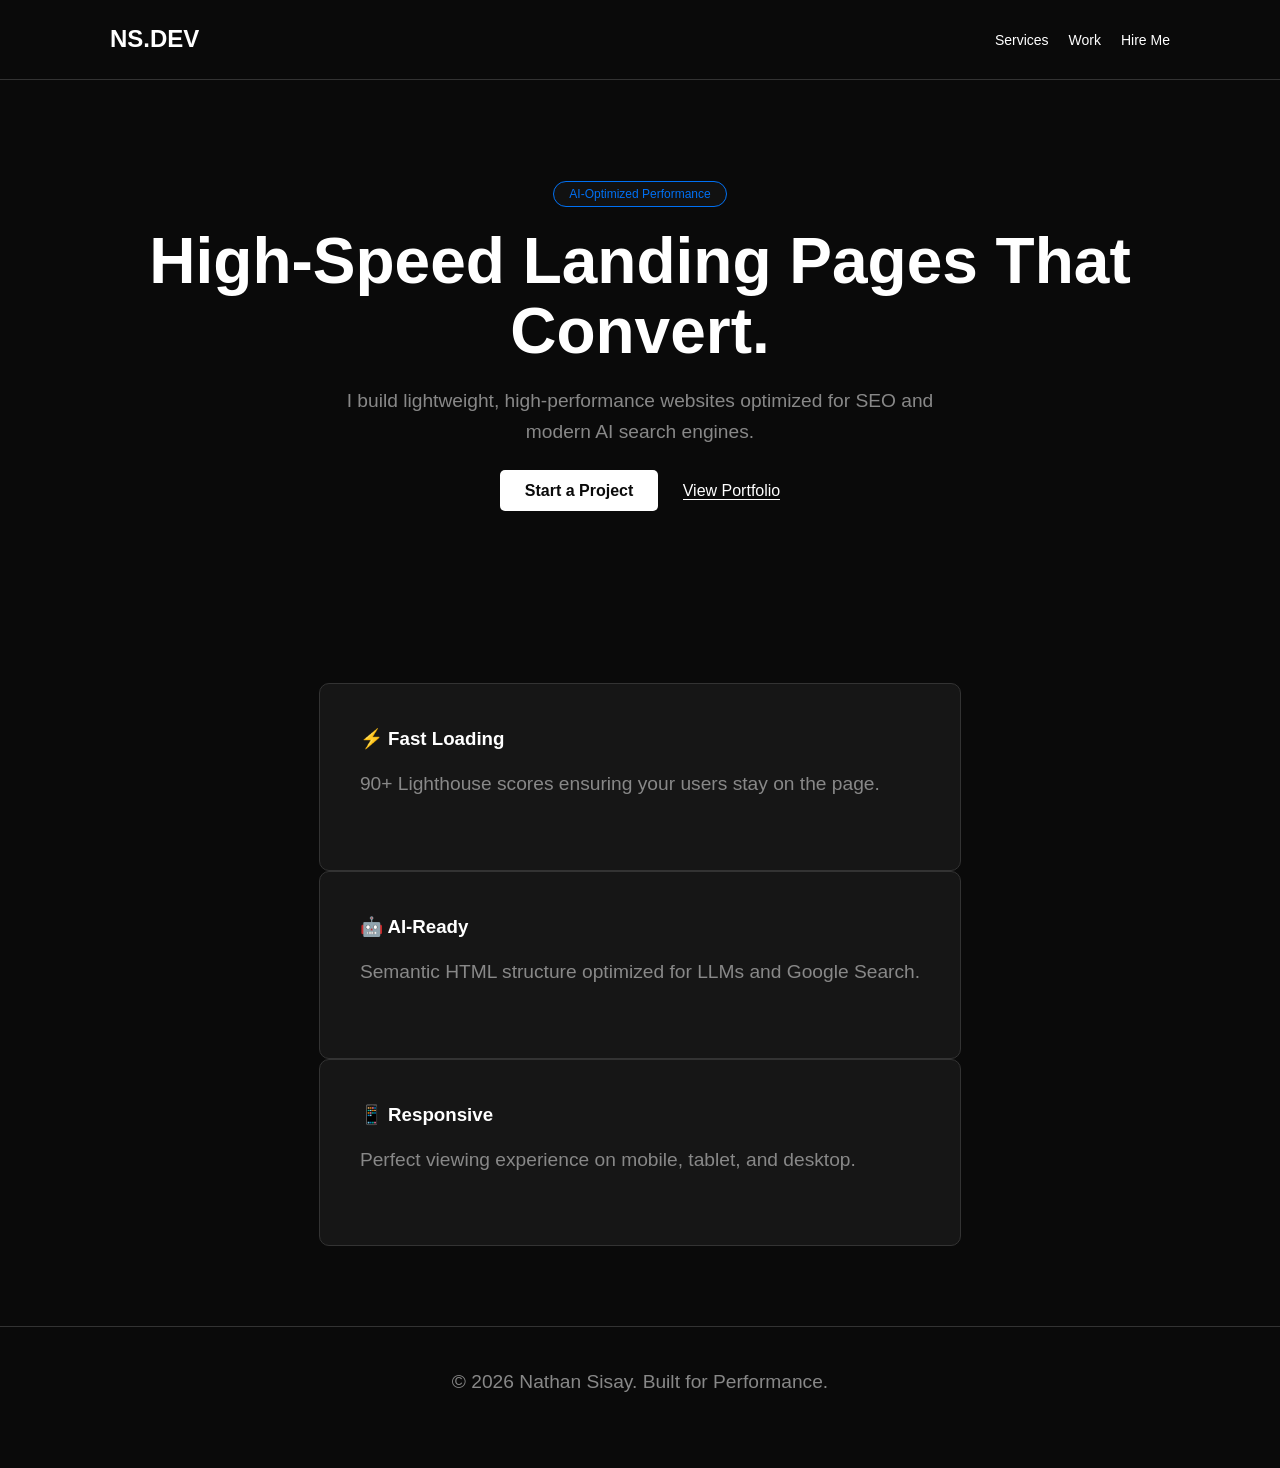
==== commit d257629f: "Update index.html" ====
--- a/index.html
+++ b/index.html
@@ -4,7 +4,7 @@
     <meta charset="UTF-8">
     <meta name="viewport" content="width=device-width, initial-scale=1.0">
     <title>Nathan Sisay | High-Speed Landing Pages</title>
-    <link rel="stylesheet" href="style1.css">
+    <link rel="stylesheet" href="style.css">
     <link rel="preconnect" href="https://fonts.googleapis.com">
     <link href="https://fonts.googleapis.com/css2?family=Inter:wght@400;700&display=swap" rel="stylesheet">
 </head>
@@ -53,4 +53,4 @@
         <p>&copy; 2026 Nathan Sisay. Built for Performance.</p>
     </footer>
 </body>
-</html>+</html>
--- a/style.css
+++ b/style.css
@@ -0,0 +1,31 @@
+:root {
+    --bg: #0a0a0a;
+    --card: #161616;
+    --text: #ffffff;
+    --accent: #0070f3;
+    --gray: #888;
+}
+
+* { margin: 0; padding: 0; box-sizing: border-box; }
+body { font-family: 'Inter', sans-serif; background: var(--bg); color: var(--text); line-height: 1.6; }
+.container { max-width: 1100px; margin: 0 auto; padding: 0 20px; }
+
+nav { height: 80px; display: flex; align-items: center; border-bottom: 1px solid #333; }
+nav .container { display: flex; justify-content: space-between; width: 100%; align-items: center; }
+nav ul { display: flex; list-style: none; gap: 20px; align-items: center; }
+nav a { color: var(--text); text-decoration: none; font-size: 14px; }
+
+.hero { padding: 100px 0; text-align: center; }
+.badge { background: #111; border: 1px solid var(--accent); color: var(--accent); padding: 5px 15px; border-radius: 20px; font-size: 12px; }
+h1 { font-size: clamp(2.5rem, 8vw, 4rem); margin: 20px 0; line-height: 1.1; }
+p { color: var(--gray); font-size: 1.2rem; max-width: 600px; margin: 0 auto 30px; }
+
+.btn-primary { background: var(--text); color: var(--bg); padding: 12px 25px; border-radius: 5px; text-decoration: none; font-weight: bold; }
+.btn-secondary { color: var(--text); text-decoration: none; margin-left: 20px; border-bottom: 1px solid var(--text); }
+
+.services { padding: 80px 0; display: grid; grid-template-columns: repeat(auto-fit, minmax(300px, 1fr)); gap: 20px; }
+.card { background: var(--card); padding: 40px; border-radius: 10px; border: 1px solid #333; transition: 0.3s; }
+.card:hover { border-color: var(--accent); }
+.card h3 { margin-bottom: 15px; }
+
+footer { text-align: center; padding: 40px; border-top: 1px solid #333; color: var(--gray); font-size: 12px; }
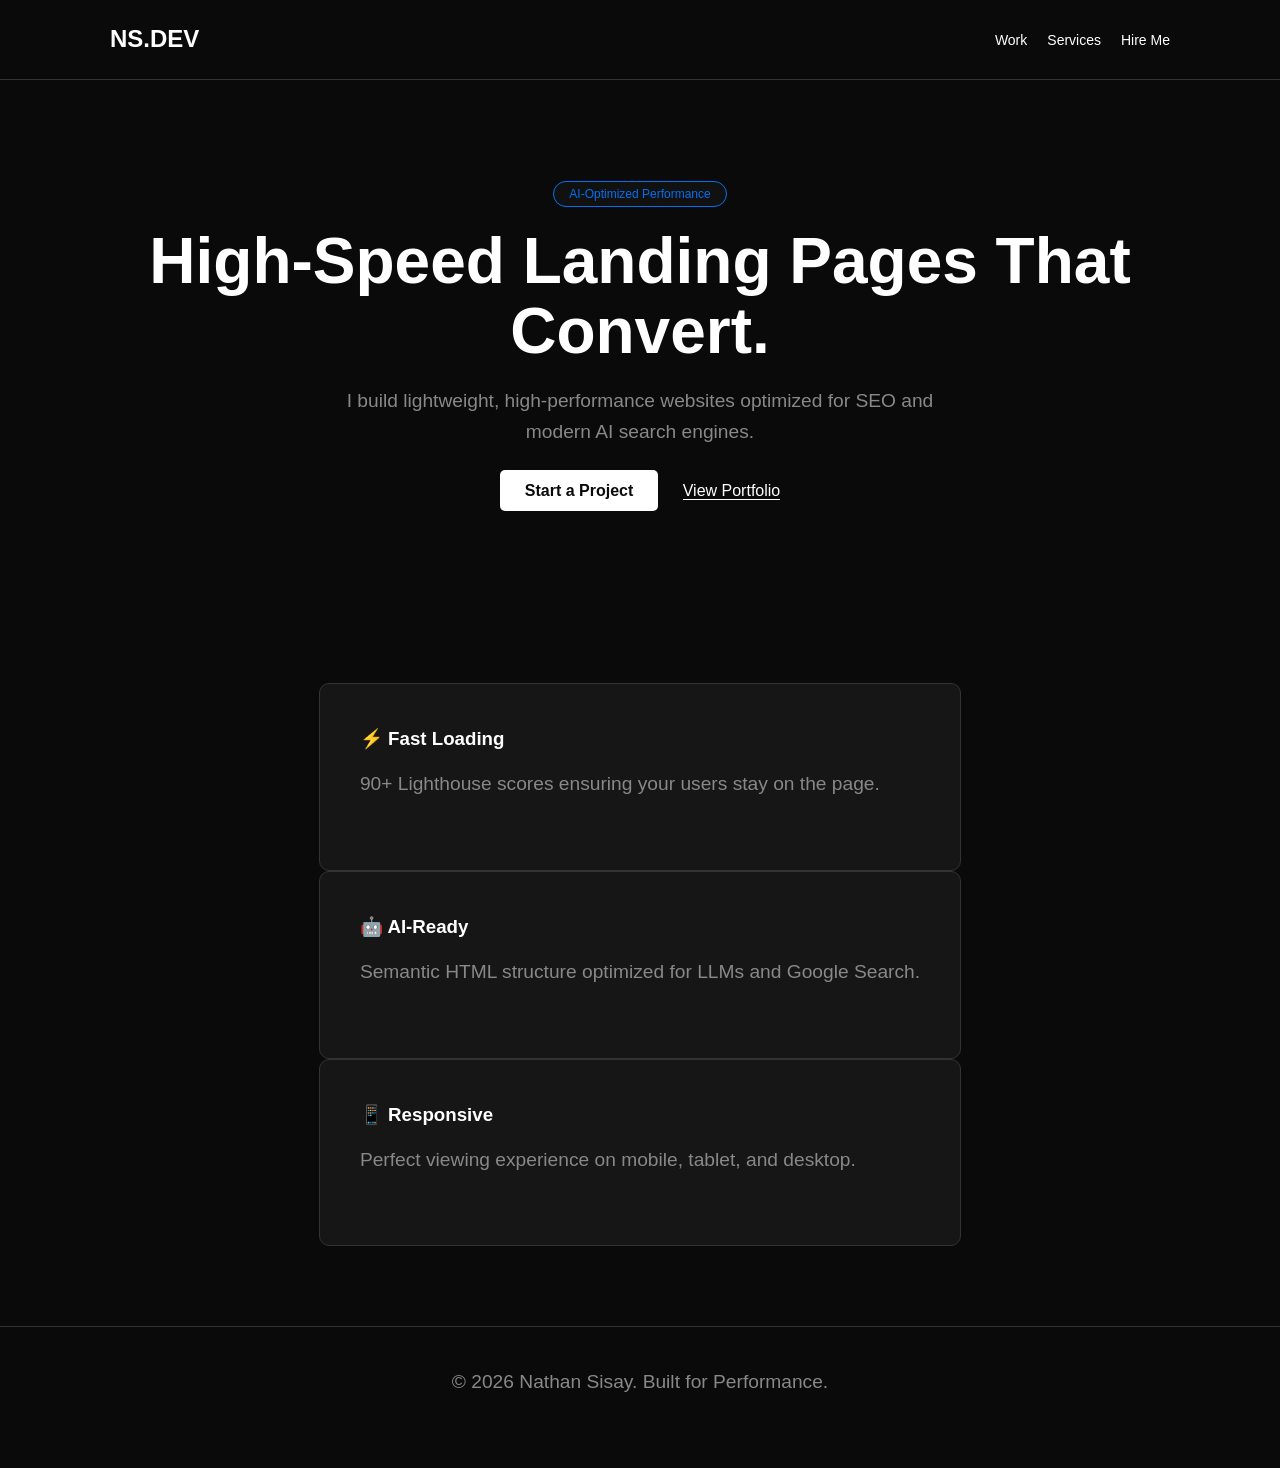
==== commit 969f2e61: "Update index.html" ====
--- a/index.html
+++ b/index.html
@@ -13,8 +13,8 @@
         <div class="container">
             <h2 class="logo">NS.DEV</h2>
             <ul>
-                <li><a href="#services">Services</a></li>
-                <li><a href="#work">Work</a></li>
+                <li><a href="https://contra.com/nathan_sisay">Work</a></li>
+                <li><a href="https://contra.com/nathan_sisay">Services</a></li>
                 <li><a href="https://contra.com/nathan_sisay" class="btn-small">Hire Me</a></li>
             </ul>
         </div>
@@ -27,12 +27,12 @@
             <p>I build lightweight, high-performance websites optimized for SEO and modern AI search engines.</p>
             <div class="hero-btns">
                 <a href="https://contra.com/nathan_sisay" class="btn-primary">Start a Project</a>
-                <a href="#work" class="btn-secondary">View Portfolio</a>
+                <a href="https://contra.com/nathan_sisay" class="btn-secondary">View Portfolio</a>
             </div>
         </div>
     </header>
 
-    <section id="services" class="services">
+    <section class="services">
         <div class="container">
             <div class="card">
                 <h3>⚡ Fast Loading</h3>
@@ -52,5 +52,9 @@
     <footer>
         <p>&copy; 2026 Nathan Sisay. Built for Performance.</p>
     </footer>
+
+    <script>
+        console.log("Portfolio Live - High Rank Mission Engaged");
+    </script>
 </body>
 </html>
